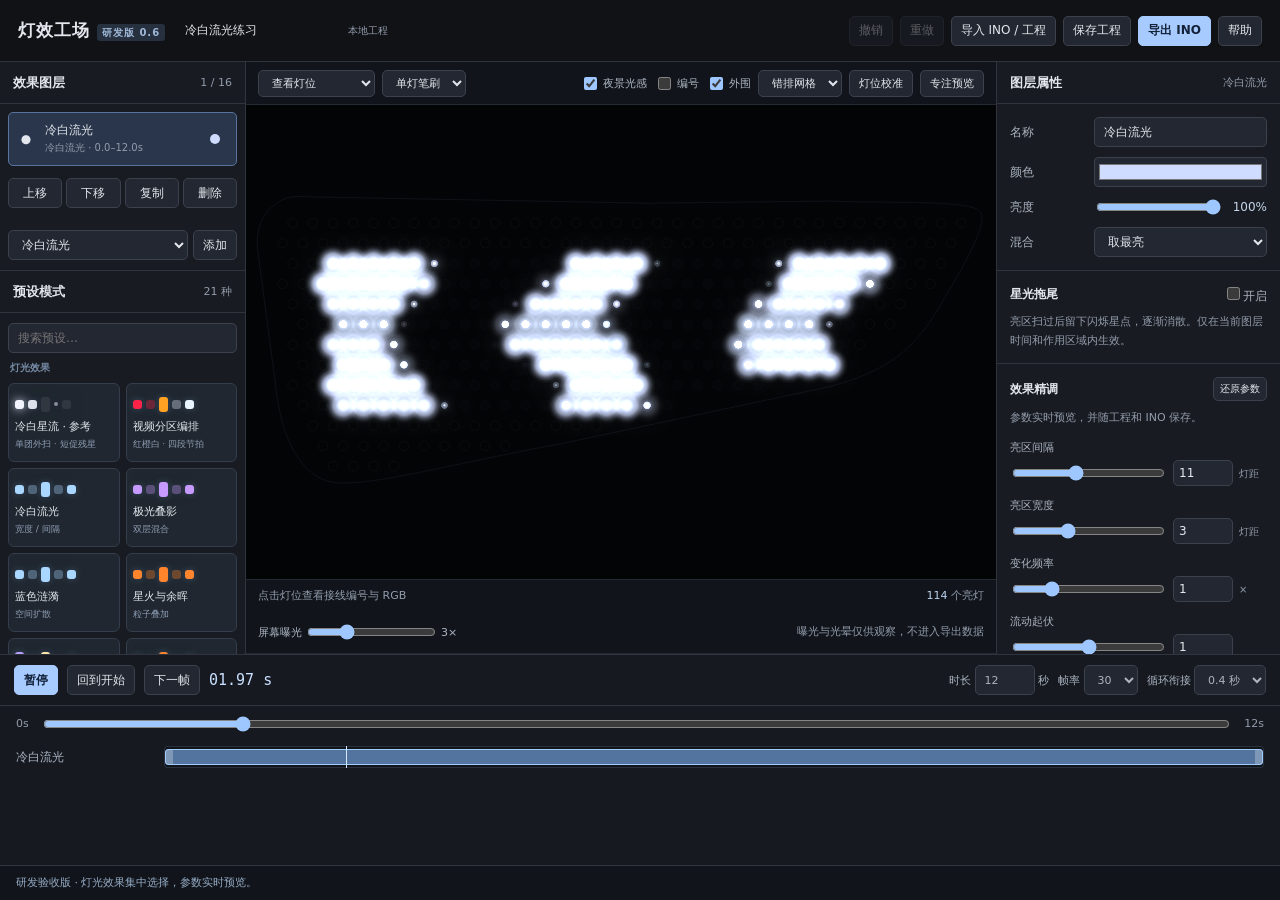
==== studio.html @ aeea466b "Publish lamp effect editor" ====
<!doctype html>
<html lang="zh-CN"><head><meta charset="utf-8"><meta name="viewport" content="width=device-width,initial-scale=1"><title>灯效工场 · 灯阵动画编辑器</title><meta name="description" content="199 灯异形灯阵模拟器，可编辑灯效图层、火焰与星光参数，本地导入工程和 INO，导出固件算法模块。"><link rel="stylesheet" href="studio.css"></head><body>
<header class="topbar"><div class="brand">灯效工场 <span class="version">研发版 0.6</span></div><div class="titlegroup"><input id="projectName" aria-label="工程名称" value="冷白流光练习"><span id="saveState" class="autosave">本地工程</span></div><div class="actions"><button id="undo" title="Ctrl+Z">撤销</button><button id="redo" title="Ctrl+Y">重做</button><button id="openImport">导入 INO / 工程</button><button id="saveProject">保存工程</button><button id="openExport" class="primary">导出 INO</button><button id="help">帮助</button></div></header>
<main class="workspace">
<aside class="left"><div class="section-head"><h2>效果图层</h2><span id="layerCount"></span></div><div id="layers" class="layer-list"></div><div class="layer-ops"><button id="layerUp">上移</button><button id="layerDown">下移</button><button id="duplicate">复制</button><button id="deleteLayer">删除</button></div><div class="addbar"><select id="addType" aria-label="添加效果类型"><option value="flow">冷白流光</option><option value="scan">柔光流水</option><option value="breathe">渐变呼吸</option><option value="ripple">扩散光环</option><option value="particles">星火粒子</option><option value="paint">静态绘制</option></select><button id="addLayer">添加</button></div><div class="section-head"><h2>预设模式</h2><span id="presetCount"></span></div><div class="preset-search"><input id="presetSearch" type="text" aria-label="搜索预设" placeholder="搜索预设…"></div><div class="preset-list" id="presetList"><button data-preset="flow">冷白流光 <small>视频参考</small></button><button data-preset="aurora">极光叠影 <small>双层混合</small></button><button data-preset="ripple">蓝色涟漪 <small>空间扩散</small></button><button data-preset="sparks">星火与余晖 <small>粒子叠加</small></button><button data-preset="blank">空白画布 <small>自由绘制</small></button></div><p class="left-note">图层从下往上叠加。<br>先选一个效果，再调整右侧参数。<br>替换工程后可用“撤销”返回。</p></aside>
<section class="stage-column"><div class="stage-tools"><div class="inline"><select id="tool" aria-label="画布工具"><option value="inspect">查看灯位</option><option value="paint">画笔 · 加入区域</option><option value="erase">橡皮 · 移出区域</option></select><select id="brush" aria-label="画笔大小"><option value="1">单灯笔刷</option><option value="2">中号笔刷</option><option value="3">大号笔刷</option></select></div><div class="inline"><label title="仅调整屏幕光感，不改变灯珠 RGB 或 INO"><input type="checkbox" id="nightView" checked>夜景光感</label><label><input type="checkbox" id="numbers">编号</label><label><input type="checkbox" id="refs" checked>外围</label><select id="layoutView" aria-label="灯位视图"><option value="grid">错排网格</option><option value="photo">原图对照</option></select><button id="calibrate">灯位校准</button><button id="focus">专注预览</button></div></div><div class="canvas-wrap"><div class="guide" id="canvasGuide">199 个可控灯 · 按照片实际灯位显示</div><canvas id="canvas" aria-label="灯阵画布，可选择灯位或绘制图层区域"></canvas></div><div class="stage-bottom"><span id="pixelInfo">点击灯位查看接线编号与 RGB</span><span><b id="litCount">0</b> 个亮灯</span></div><div class="stage-tools"><label>屏幕曝光 <input id="exposure" type="range" min="1" max="8" step=".5" value="3" aria-label="屏幕曝光"><output id="exposureValue">3×</output></label><small>曝光与光晕仅供观察，不进入导出数据</small></div></section>
<aside class="right"><div class="section-head"><h2>图层属性</h2><span id="typeLabel"></span></div><div id="inspectorEmpty" class="empty hide">添加一个效果图层开始编辑。</div><div id="inspector"><section class="section"><div class="field"><label for="layerName">名称</label><input id="layerName" type="text"></div><div class="field"><label for="color">颜色</label><input id="color" type="color"></div><div class="field"><label for="opacity">亮度</label><div class="range-pair"><input id="opacity" type="range" min="0" max="100" value="100"><output id="opacityValue">100%</output></div></div><div class="field"><label for="blend">混合</label><select id="blend"><option value="max">取最亮</option><option value="add">叠加发光</option><option value="normal">正常覆盖</option></select></div></section>
<section class="section hide" id="patternSection"><h3>图案与样式</h3><div class="field hide" id="textField"><label for="textContent">文字内容</label><input id="textContent" type="text" maxlength="160" placeholder="HELLO / 你好"></div><div class="field hide" id="directionField"><label for="textDirection">播放方式</label><select id="textDirection"><option value="left">向左滚动</option><option value="right">向右滚动</option><option value="still">居中静止</option></select></div><small class="hide" id="textHint">7 点高字形：英文数字更清楚，中文会简化。字号和中心位置在下方调整。</small><div class="field hide" id="glyphField"><label for="glyph">表情样式</label><select id="glyph"></select></div><div class="field hide" id="accentField"><label for="accent">高温颜色</label><input id="accent" type="color"></div><div class="field hide" id="beamsField"><label for="beams">光束数量</label><input id="beams" type="number" min="1" max="12" step="1"></div><div class="field hide" id="patternField"><label for="patternMode">交错方式</label><select id="patternMode"><option value="chase">交错流水</option><option value="checker">棋盘频闪</option><option value="halves">左右交替</option></select></div></section>
<section class="section hide" id="trailSection"><div class="tuning-heading"><h3>星光拖尾</h3><label><input id="trailEnabled" type="checkbox" aria-label="开启星光拖尾">开启</label></div><small>亮区扫过后留下闪烁星点，逐渐消散。仅在当前图层时间和作用区域内生效。</small><div id="trailFields"></div></section><section class="section hide" id="tuningSection"><div class="tuning-heading"><h3>效果精调</h3><button id="resetTuning">还原参数</button></div><small id="tuningHint"></small><div id="tuningFields"></div></section><section class="section" id="motionSection"><h3>运动与形状</h3><div class="field hide" id="geometryField"><label><input type="checkbox" id="geometry">实际灯位校正</label><small>按灯珠位置保持图案比例，补偿错排；关闭可对比旧版效果。</small></div><div class="field"><label for="speed">速度</label><div class="range-pair"><input id="speed" type="range" min="0" max="4" step=".05"><output id="speedValue"></output></div></div><div class="field"><label for="scale">光团大小</label><div class="range-pair"><input id="scale" type="range" min=".25" max="4" step=".05"><output id="scaleValue"></output></div></div><div class="field"><label for="angle">方向</label><div class="range-pair"><input id="angle" type="range" min="-180" max="180"><output id="angleValue"></output></div></div><div class="two-cols"><label>中心 X<input id="cx" type="number" min="0" max="28" step=".5"></label><label>中心 Y<input id="cy" type="number" min="0" max="8" step=".1"></label></div><div class="field" style="margin-top:10px"><label for="seed">随机种子</label><input id="seed" type="number" min="0" max="99999" step="1"></div></section>
<section class="section hide" id="legacySection"><h3>原始 INO 参数</h3><div class="field"><label for="legacyBrightness">BRIGHTNESS</label><input id="legacyBrightness" type="number" min="0" max="23" step="1"></div><div class="field"><label for="legacyInterval">触发间隔</label><input id="legacyInterval" type="number" min="0" max="254" step="1"></div><small>保留原算法；固定种子让拖动时间轴时可复现。</small></section>
<section class="section"><h3>时间与过渡</h3><div class="two-cols"><label>开始 / 秒<input id="start" type="number" min="0" step=".1"></label><label>结束 / 秒<input id="end" type="number" min=".1" step=".1"></label><label>淡入 / 秒<input id="fadeIn" type="number" min="0" max="30" step=".1"></label><label>淡出 / 秒<input id="fadeOut" type="number" min="0" max="30" step=".1"></label></div></section>
<section class="section"><h3>亮度关键帧</h3><small>设置上方亮度，定位时间后记录。<br>关键帧之间自动渐变。</small><button id="addKey" style="width:100%;margin-top:8px">在当前时间记录亮度</button><div id="keys" class="keys"></div></section>
<section class="section"><h3>作用区域 <small id="maskCount"></small></h3><small>用画笔添加灯位，用橡皮移除。<br>区域只限制当前图层。</small><div class="mask-actions"><button id="maskAll">全部灯位</button><button id="maskNone">清空区域</button><button id="maskInvert">反选</button></div></section></div></aside>
</main>
<section class="timeline"><div class="transport"><button id="play" class="primary">暂停</button><button id="restart">回到开始</button><button id="step">下一帧</button><output id="timecode" class="timecode">00.00 s</output><span class="spacer"></span><label>时长 <input id="duration" type="number" value="12" min="1" max="30" step="1"> 秒</label><label>帧率 <select id="fps"><option>10</option><option>20</option><option selected>30</option><option>40</option><option>60</option></select></label><label>循环衔接 <select id="loopFade"><option value="0">无</option><option value=".4" selected>0.4 秒</option><option value="1">1 秒</option><option value="2">2 秒</option></select></label></div><div class="scrub"><small>0s</small><input id="scrub" type="range" min="0" max="359" step="1" value="0" aria-label="时间轴定位"><small id="durationLabel">12s</small></div><div id="tracks" class="tracks"></div></section>
<footer id="status" class="statusbar" role="status">研发验收版 · 灯光效果集中选择，参数实时预览。</footer>
<dialog id="importDialog"><div class="dialog-head"><h2>导入 INO 或工程</h2><button data-close="importDialog">关闭</button></div><div class="dialog-body"><label class="dropzone">选择本地文件，或将文件拖到此处<input id="importFile" type="file" accept=".ino,.h,.json"></label><p><b>完整支持：</b>本编辑器导出的 INO / 工程文件。<br><b>已适配外部代码：</b>你提供的 tuanExplode 粒子 INO。<br>其他 C++ 程序暂不自动编译，导入失败会保留当前工程。</p><label for="sourceText">也可以直接粘贴 INO 源码或工程 JSON</label><textarea id="sourceText" placeholder="#include ..." spellcheck="false"></textarea><div id="importResult" class="notice">文件仅在本机读取，不上传服务器。</div></div><div class="dialog-actions"><button id="loadKnown">填入原始粒子示例</button><button id="importText" class="primary">解析并预览</button></div></dialog>
<dialog id="layoutDialog"><div class="dialog-head"><h2>灯位校准</h2><button data-close="layoutDialog">关闭</button></div><div class="dialog-body"><p>先确认灯位，再检查图案。此网格依据照片重建，尚未用实物尺寸校准。每排按从左到右排列；偏移以一个横向灯距为单位，0.5 表示向右错开半颗灯。</p><label>纵向排距 / 横向灯距<input id="rowGap" type="number" min=".5" max="1.5" step=".01" value="1"></label><small>等边三角排列约为 0.866；照片近似为 1。请按实物间距确认。</small><div id="rowCalibration"></div><small>调整只改变灯位坐标，保留每排灯数和蛇形接线。布局会保存在工程中，并用于导出。</small><p id="calibrationError"></p></div><div class="dialog-actions"><button id="applyLayout" class="primary">应用布局</button></div></dialog><dialog id="exportDialog"><div class="dialog-head"><h2>导出灯效</h2><button data-close="exportDialog">关闭</button></div><div class="dialog-body">
<label class="field" for="exportMode">导出方式<select id="exportMode"><option value="algorithm">算法模块 · 小体积</option><option value="frames">逐帧 INO · 完整兼容</option></select></label>
<p id="exportDescription"></p><div id="algorithmOptions" class="export-grid"><label>模块名<input id="moduleName" type="text" value="LampEffect" maxlength="48" aria-label="固件模块名"></label><label>资源预算 / KiB<input id="resourceBudget" type="number" min="1" max="1024" step="1" value="64" aria-label="效果资源预算 KiB"></label></div>
<div class="export-grid"><label>数据引脚 GPIO<input id="pin" type="number" min="0" max="48" step="1"></label><label>输出亮度 0–255<input id="master" type="number" min="0" max="255" step="1"></label></div>
<div id="exportSummary" class="notice" style="white-space:pre-line"></div><p id="exportTarget"></p><small>算法模式支持火焰、冷白星流、静态绘制及它们的图层编排。其他效果与通用星光拖尾请使用逐帧模式。体积预算检查静态数值资源估算，不能代替原固件编译。</small>
<div id="exportResult"></div><div id="exportSourcePanel" class="hide"><div id="algorithmDownloads" class="inline"><a id="downloadZipLink" download>下载集成包</a><a id="downloadHeaderLink" download>下载头文件</a></div><div class="inline"><a id="downloadInoLink" download="LampEffect.ino">下载 INO</a><button id="copyIno">复制 INO 源码</button></div><details><summary style="margin:12px 0;cursor:pointer">查看生成的完整源码</summary><textarea id="exportSource" readonly aria-label="生成的 INO 源码" spellcheck="false"></textarea></details></div></div><div class="dialog-actions"><button id="exportIno" class="primary">生成并下载集成包</button></div></dialog>
<dialog id="helpDialog"><div class="dialog-head"><h2>从一个效果到一段灯光动画</h2><button data-close="helpDialog">关闭</button></div><div class="dialog-body"><p>1. 从左侧选择效果起点，或添加多种效果图层。<br>2. 选中图层，在右侧调色、速度、大小和时间段。<br>3. 用画笔 / 橡皮限定灯位区域。静态绘制层可直接画图案。<br>4. 拖动时间轴定位，在不同时间记录亮度关键帧。图层时间条可整体拖动，两端可调整起止。<br>5. 保存工程；满意后导出 INO，并可重新导入继续编辑。</p><div class="notice">画面播放按项目帧率采样，与导出帧一致。屏幕曝光和光晕只影响观察。循环衔接将末段渐变回第一帧，可关闭以保留原始末尾。</div><p><kbd>Space</kbd> 播放 / 暂停　<kbd>Ctrl Z</kbd> 撤销　<kbd>Ctrl Y</kbd> 重做<br><kbd>Ctrl S</kbd> 保存工程　<kbd>← / →</kbd> 前后逐帧</p><small>灯效计算、文件解析和导出均在当前浏览器完成，工程文件不会上传到服务器。自动保存仅限当前浏览器；切换网址或设备前，请点击“保存工程”另存文件。</small></div></dialog>
<dialog id="projectDialog"><div class="dialog-head"><h2>保存可编辑工程</h2><button data-close="projectDialog">关闭</button></div><div class="dialog-body"><div id="projectSaveResult" class="notice"></div><div class="inline"><a id="downloadProjectLink" download>手动下载工程文件</a><button id="copyProject">复制工程内容</button></div><textarea id="projectSource" readonly aria-label="工程 JSON 内容"></textarea><small>将内容保存为 .lamp.json，可通过“导入 INO / 工程”继续编辑。</small></div></dialog>
<script src="studio-layout.js"></script><script src="studio-patterns.js"></script><script src="studio-flame.js?v=flame-profile-1"></script><script src="studio-tuning.js?v=flame-profile-1"></script><script src="studio-trails.js"></script><script src="studio-sweep-motion.js"></script><script src="studio-reference-sweep.js"></script><script src="studio-engine.js?v=flame-profile-1"></script><script src="studio-algorithm-flame.js?v=algorithm-export-1"></script><script src="studio-algorithm-sweep.js?v=algorithm-export-1"></script><script src="studio-algorithm.js?v=algorithm-export-1"></script><script src="studio-codec.js?v=algorithm-export-1"></script><script src="studio-optics.js"></script><script src="studio-app.js?v=algorithm-export-2"></script>
</body></html>
---- studio.css ----
:root{color-scheme:dark;--bg:#101216;--panel:#181b21;--line:#30343e;--text:#e3e7ed;--muted:#939cac;--accent:#9ec6ff;font-family:system-ui,"Microsoft YaHei",sans-serif;font-size:12px}*{box-sizing:border-box}body{margin:0;background:var(--bg);color:var(--text)}button,input,select,textarea{font:inherit;color:inherit}button,select,input[type=number],input[type=text]{background:#232731;border:1px solid #3b424e;border-radius:5px;min-height:30px;padding:5px 9px}button{cursor:pointer;white-space:nowrap}button:hover{background:#343c49}button:disabled{opacity:.35;cursor:default}button.primary{color:#132139;background:#a7cbff;border-color:#a7cbff;font-weight:600}button:focus-visible,input:focus-visible,select:focus-visible,textarea:focus-visible{outline:2px solid var(--accent);outline-offset:2px}input[type=range]{accent-color:var(--accent);min-width:0}input[type=checkbox]{accent-color:var(--accent)}input[type=color]{width:38px;height:30px;padding:2px;background:#232731;border:1px solid #3b424e;border-radius:4px}label{color:#acb4c1}small{font-size:11px;color:var(--muted);line-height:1.7}h1,h2,h3,p{margin:0}h2{font-size:13px;font-weight:600}h3{font-size:12px;font-weight:600;margin-bottom:12px}.topbar{min-height:62px;display:flex;align-items:center;gap:16px;padding:10px 18px;border-bottom:1px solid var(--line);flex-wrap:wrap}.brand{font-size:17px;letter-spacing:1px;font-weight:650}.version{font-size:10px;color:#9fb7d7;background:#26303e;padding:3px 5px;border-radius:3px}.titlegroup{display:flex;align-items:center;gap:9px;flex:1}.titlegroup input{max-width:210px;background:transparent;border-color:transparent}.titlegroup input:hover{border-color:#3b424e}.actions,.inline{display:flex;align-items:center;gap:7px;flex-wrap:wrap}.autosave{font-size:10px;color:var(--muted)}.workspace{display:grid;grid-template-columns:210px minmax(340px,1fr) 264px;min-height:430px;height:calc(100dvh - 308px);max-height:860px}.left,.right{background:var(--panel);overflow:auto;min-width:0}.left{border-right:1px solid var(--line)}.right{border-left:1px solid var(--line)}.section-head{height:42px;padding:10px 13px;border-bottom:1px solid var(--line);display:flex;align-items:center;justify-content:space-between}.section-head span{font-size:11px;color:var(--muted)}.layer-list{padding:8px}.layer-row{border:1px solid transparent;display:grid;grid-template-columns:23px 1fr 20px;align-items:center;padding:9px 6px;gap:7px;border-radius:5px;margin-bottom:4px;cursor:pointer;background:#20242c}.layer-row.selected{background:#29364b;border-color:#58749d}.layer-row small{display:block;font-size:10px}.layer-row button{padding:0;min-height:22px;width:22px;background:none;border:0}.layer-row .name{overflow:hidden;text-overflow:ellipsis;white-space:nowrap}.dot{width:10px;height:10px;border-radius:50%;display:block}.layer-ops{display:grid;grid-template-columns:repeat(4,1fr);gap:4px;padding:0 8px 12px}.layer-ops button{padding:4px;min-width:0}.addbar{display:flex;padding:10px 8px;gap:5px;border-bottom:1px solid var(--line)}.addbar select{width:125px;min-width:0;flex:1}.preset-list{display:grid;gap:6px;padding:12px 8px}.preset-list button{text-align:left;display:flex;justify-content:space-between;align-items:center;padding:10px}.preset-list small{font-size:10px}.left-note{padding:12px;line-height:1.7;color:var(--muted);font-size:11px}.stage-column{display:flex;flex-direction:column;min-width:0;background:#11151b}.stage-tools{min-height:43px;display:flex;align-items:center;justify-content:space-between;padding:7px 12px;gap:8px;border-bottom:1px solid #242a33;flex-wrap:wrap}.stage-tools label{display:flex;align-items:center;gap:3px;font-size:11px}.stage-tools button{font-size:11px;min-height:26px}.stage-tools select{max-width:125px;font-size:11px;min-height:26px}.canvas-wrap{flex:1;position:relative;min-height:245px;overflow:hidden}.canvas-wrap canvas{width:100%;height:100%;display:block;touch-action:none}.canvas-wrap .guide{position:absolute;left:14px;top:12px;font-size:10px;color:#768493;pointer-events:none}.stage-bottom{padding:8px 12px;display:flex;justify-content:space-between;gap:6px;flex-wrap:wrap;color:var(--muted);font-size:11px;border-top:1px solid #242a33}.stage-bottom b{font-weight:400;color:#bed4ef}.right .section{padding:13px;border-bottom:1px solid var(--line)}.field{display:grid;grid-template-columns:76px minmax(0,1fr);gap:8px;align-items:center;margin-bottom:10px}.field:last-child{margin-bottom:0}.field>input,.field>select{width:100%;min-width:0}.field input[type=color]{width:100%}.range-pair{display:flex;align-items:center;gap:7px;min-width:0}.range-pair input[type=range]{width:100%;min-width:30px}.range-pair output{width:37px;flex-shrink:0;text-align:right;font-variant-numeric:tabular-nums;color:#c3d4eb}.two-cols{display:grid;grid-template-columns:1fr 1fr;gap:8px}.two-cols label{display:block;font-size:11px}.two-cols input{width:100%;margin-top:5px}.keys{display:flex;flex-direction:column;gap:5px;margin-top:9px}.key{display:flex;gap:5px}.key button:first-child{flex:1;text-align:left}.key button{font-size:11px;min-height:25px}.mask-actions{display:flex;gap:5px;flex-wrap:wrap;margin-top:8px}.mask-actions button{font-size:11px}.timeline{border-top:1px solid var(--line);background:#161a20;min-height:211px}.transport{display:flex;align-items:center;gap:9px;padding:10px 14px;flex-wrap:wrap;border-bottom:1px solid var(--line)}.transport .spacer{flex:1}.transport input[type=number]{width:60px}.transport label{font-size:11px}.timecode{font-family:ui-monospace,Consolas,monospace;font-size:15px;min-width:78px;color:#c9e0ff}.scrub{display:flex;align-items:center;gap:12px;padding:8px 16px}.scrub input{flex:1}.scrub small{font-variant-numeric:tabular-nums}.tracks{max-height:148px;overflow:auto;padding:0 16px 12px}.track{display:grid;grid-template-columns:140px 1fr;gap:8px;align-items:center;height:30px}.track-label{color:#abb4c4;white-space:nowrap;overflow:hidden;text-overflow:ellipsis;cursor:pointer}.track-bed{height:22px;background:#10151c;position:relative;border:1px solid #29313c;border-radius:3px}.clip{position:absolute;top:2px;bottom:2px;background:#405671;border:1px solid #6b8bb6;border-radius:3px;min-width:4px;cursor:grab;touch-action:none}.clip.selected{background:#52749f;border-color:#a1caff}.clip .handle{position:absolute;top:0;bottom:0;width:7px;background:#ffffff40;cursor:ew-resize}.clip .handle.start{left:0}.clip .handle.end{right:0}.clip .keymark{position:absolute;top:5px;height:5px;width:5px;background:#e3efff;transform:rotate(45deg);pointer-events:none}.playhead{position:absolute;top:-1px;bottom:-1px;background:#d5e8ff;width:1px;pointer-events:none}.statusbar{min-height:35px;background:#11151b;border-top:1px solid var(--line);padding:9px 16px;color:#96abc5;font-size:11px}.statusbar.error{color:#ffada5}.focus .workspace{grid-template-columns:minmax(0,1fr)}.focus .left,.focus .right{display:none}.focus .workspace{height:calc(100dvh - 300px);min-height:440px}.empty{padding:22px 12px;color:var(--muted);line-height:1.8}dialog{background:#1c212a;color:var(--text);border:1px solid #4e5a6c;border-radius:10px;width:min(640px,92vw);padding:0;max-height:90vh;overflow:auto}dialog::backdrop{background:#000a}.dialog-head{display:flex;justify-content:space-between;align-items:center;padding:17px 20px;border-bottom:1px solid var(--line)}.dialog-body{padding:20px;display:grid;gap:14px}.dialog-body p{line-height:1.7;color:#b8c1cf}.dialog-body textarea{width:100%;height:190px;resize:vertical;background:#111720;border:1px solid #414b5d;border-radius:5px;padding:10px;font:11px/1.6 ui-monospace,Consolas,monospace}.dialog-actions{display:flex;justify-content:flex-end;gap:8px;padding:12px 20px 18px}.dropzone{border:1px dashed #667995;border-radius:7px;padding:18px;display:block;text-align:center;cursor:pointer;background:#202b3b}.dropzone input{display:block;margin:10px auto 0;width:100%;font-size:12px}.notice{padding:12px;background:#131b27;border-radius:5px;font-size:12px;line-height:1.8;color:#b9c9de}.notice.error{background:#2a191c;color:#ffb8b1}.hide{display:none!important}kbd{font:11px ui-monospace,monospace;padding:2px 5px;border:1px solid #4d596a;border-radius:3px}.export-grid{display:grid;grid-template-columns:1fr 1fr;gap:10px}.export-grid label{display:flex;align-items:center;justify-content:space-between;gap:10px}.export-grid input{width:90px}a{color:#a4caff}@media(max-width:1050px){.workspace{grid-template-columns:172px minmax(300px,1fr) 224px}.topbar{gap:10px;padding:8px 12px}.titlegroup{gap:3px}.titlegroup input{max-width:150px}.right .section{padding:10px}.field{grid-template-columns:62px minmax(0,1fr)}.layer-ops{grid-template-columns:repeat(2,1fr)}}@media(max-width:760px){.workspace{grid-template-columns:150px minmax(250px,1fr);height:auto;max-height:none}.stage-column{min-height:380px}.right{grid-column:1/-1;display:grid;grid-template-columns:1fr 1fr}.right>.section-head{grid-column:1/-1}.left{max-height:480px}.topbar{align-items:flex-start}.titlegroup{flex:1}.actions{width:100%}.track{grid-template-columns:90px 1fr}.focus .workspace{grid-template-columns:1fr}.focus .stage-column{min-height:440px}.transport{gap:6px}.autosave{display:none}}@media(max-width:430px){.workspace{grid-template-columns:130px minmax(230px,1fr)}.right{grid-template-columns:1fr}.brand{font-size:15px}.topbar .version{display:none}.stage-tools{padding:5px}.stage-tools select{max-width:100px}.export-grid{grid-template-columns:1fr}}
.preset-search{padding:10px 8px 0}.preset-search input{width:100%;min-width:0}.preset-list button{display:block;white-space:normal}.preset-list button span{display:block;font-size:12px}.preset-list button small{display:block;margin-top:4px;color:#8e9eb4;line-height:1.4}.preset-category{font-size:10px;color:#7589a4;letter-spacing:1px;margin:10px 4px 1px}.preset-category:first-child{margin-top:0}

/* Keep the physical canvas inside the stage, including focus preview. */
.stage-column{min-height:0}.canvas-wrap canvas{position:absolute;inset:0}#geometryField{grid-template-columns:1fr;gap:4px}

.calibration-row{display:flex;justify-content:space-between;align-items:center;gap:16px;margin:6px 0}.calibration-row input{width:100px}#rowGap{margin-left:12px;width:90px}

/* Compact effect library and effect-specific controls. */
.workspace{grid-template-columns:246px minmax(340px,1fr) 284px}.preset-list{grid-template-columns:repeat(2,minmax(0,1fr));gap:6px;padding:8px}.preset-category{grid-column:1/-1;letter-spacing:0;margin:9px 2px 2px}.preset-list .preset-tile{padding:8px 6px;min-height:79px;border:1px solid #333d4c;background:#202730;text-align:left;border-radius:6px;overflow:hidden}.preset-tile.active{border-color:#9bc9ff;background:#293c55;box-shadow:inset 0 0 0 1px #7696bb}.preset-list .preset-tile span{font-size:11px;line-height:1.5;white-space:normal}.preset-list .preset-tile small{font-size:9px;margin-top:2px;white-space:nowrap;overflow:hidden;text-overflow:ellipsis}.preset-swatch{display:flex;gap:4px;height:20px;align-items:center;margin-bottom:5px}.preset-swatch b{display:block;width:9px;height:9px;border-radius:3px;background:#a9d7ff;box-shadow:0 0 7px #8dc4ff44}.preset-swatch b:nth-child(2n){opacity:.35}.preset-swatch b:nth-child(3){height:15px}.swatch-showcase b:nth-child(-n+2){background:#ff2449}.swatch-showcase b:nth-child(3){background:#ffa222}.swatch-showcase b:nth-child(n+4){background:#e8f4ff}.swatch-showcase b{opacity:1}.swatch-flame b,.swatch-sparks b{background:#ff852c}.swatch-rain b,.swatch-equalizer b{background:#63e9b2}.swatch-aurora b,.swatch-spiral b{background:#c79aff}.tuning-heading{display:flex;justify-content:space-between;align-items:center;margin-bottom:8px}.tuning-heading h3{margin:0}.tuning-heading button{font-size:10px;min-height:24px;padding:3px 6px}.tuning-field{margin-top:12px}.tuning-field>label{display:block;font-size:11px;margin-bottom:5px}.tuning-pair{display:flex;gap:6px;align-items:center}.tuning-pair input[type=range]{flex:1;width:60px}.tuning-pair input[type=number]{width:60px;min-height:26px;padding:3px 5px}.tuning-pair small{width:28px;font-size:10px}.tuning-field input[type=color]{width:100%;height:26px}
@media(max-width:1100px){.workspace{grid-template-columns:206px minmax(300px,1fr) 244px}}
@media(max-width:760px){.workspace{grid-template-columns:190px minmax(250px,1fr)}.preset-list .preset-tile{min-height:74px}.right{grid-column:1/-1}}

.trail-color{display:grid;gap:8px;margin-top:14px}.trail-color>label{font-size:11px}.trail-color input[type=color]{width:100%}.swatch-magic-comet b{background:#ffe5ad}.swatch-magic-comet b:first-child{background:#b7a0ff;height:15px}.swatch-magic-comet b:nth-child(2){opacity:.8}.swatch-magic-comet b:nth-child(4){opacity:.25}

.swatch-whiteSweep b{background:#f1f4ff;opacity:.08}.swatch-whiteSweep b:nth-child(1){opacity:1;box-shadow:0 0 10px #e1e7ff}.swatch-whiteSweep b:nth-child(2){opacity:.9}.swatch-whiteSweep b:nth-child(4){opacity:.5;width:4px;height:4px}

.reference-review-link{display:block;font-size:11px;margin-top:10px}
.tuning-toggle{display:flex;align-items:center;justify-content:space-between;min-height:32px;padding:6px 0}.tuning-toggle>label{margin:0;cursor:pointer}.tuning-toggle>input{width:17px;height:17px;cursor:pointer}
.sweep-tuning-group{border-top:1px solid #35404d;margin-top:14px}.sweep-tuning-group>summary{cursor:pointer;font-size:12px;font-weight:600;color:#dce6f4;padding:12px 0 4px;list-style-position:inside}.sweep-tuning-group>summary::marker{color:#879ab4}.sweep-tuning-group:not([open])>summary{padding-bottom:10px}.sweep-tuning-body{padding:2px 0 3px}.sweep-group-hint{font-size:10px;color:#9ba8b9;line-height:1.65;margin:6px 0 10px}.sweep-speed-curve{background:#141b24;border:1px solid #303d50;border-radius:6px;padding:8px 6px 2px;margin:10px 0 14px}.sweep-curve-title{display:flex;align-items:center;justify-content:space-between;padding:0 4px;font-size:10px;color:#cedcf0}.sweep-curve-title small{font-size:9px;color:#8b9cb3}.sweep-speed-curve svg{display:block;width:100%;height:auto}.sweep-speed-curve svg text{font:9px system-ui;fill:#899bb4}.sweep-curve-axis{fill:none;stroke:#41516a;stroke-width:1}.sweep-curve-guide{fill:none;stroke:#37465d;stroke-width:1;stroke-dasharray:3 4}.sweep-curve-line{fill:none;stroke:#b8d7ff;stroke-width:1.8;stroke-linecap:round;stroke-linejoin:round}.sweep-speed-curve>small{display:block;font-size:10px;color:#9ba8b9;padding:3px 3px 7px}
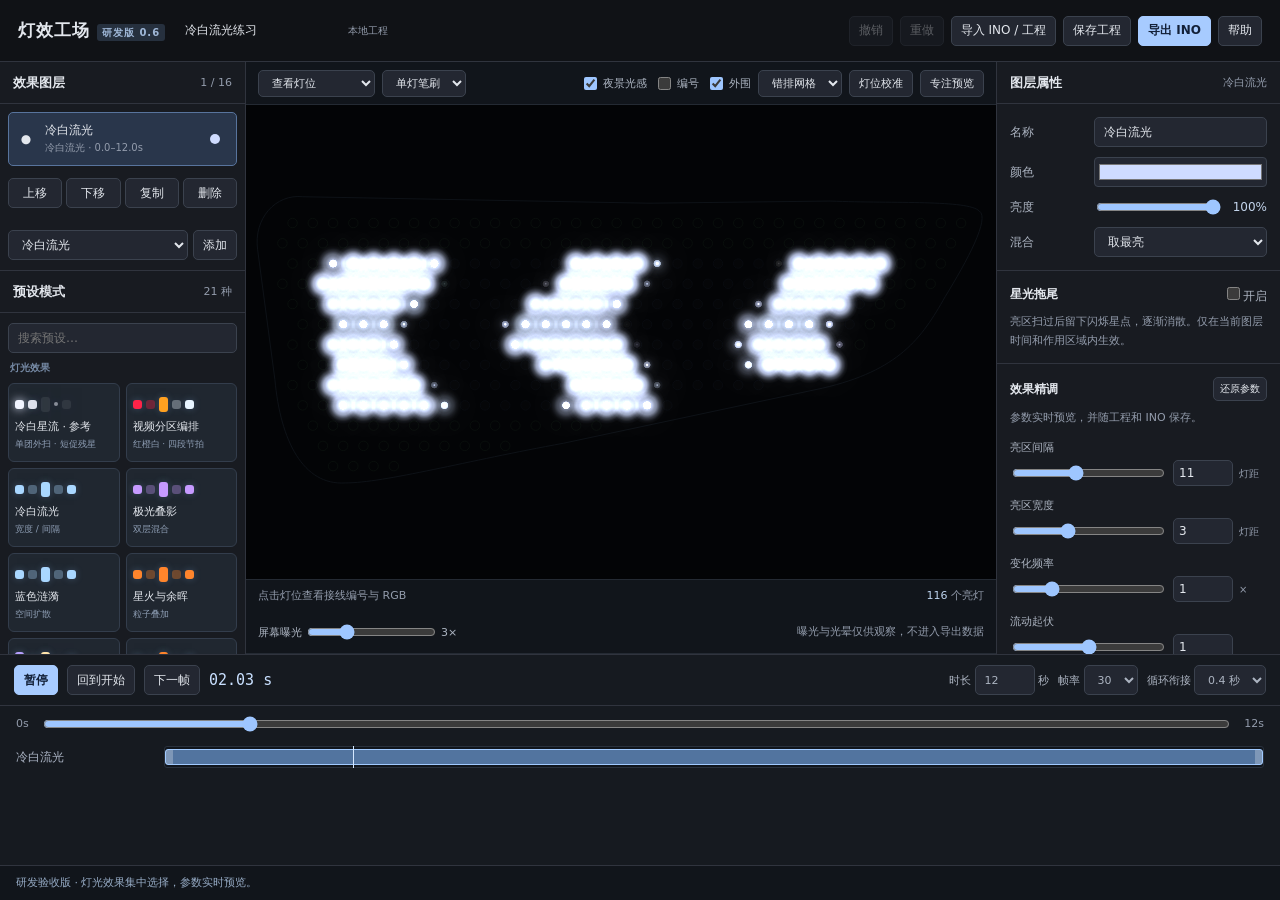
==== commit 4f57dba8: "Add ESP32 RMT export packages and firmware integration examples" ====
--- a/studio.html
+++ b/studio.html
@@ -14,14 +14,14 @@
 </main>
 <section class="timeline"><div class="transport"><button id="play" class="primary">暂停</button><button id="restart">回到开始</button><button id="step">下一帧</button><output id="timecode" class="timecode">00.00 s</output><span class="spacer"></span><label>时长 <input id="duration" type="number" value="12" min="1" max="30" step="1"> 秒</label><label>帧率 <select id="fps"><option>10</option><option>20</option><option selected>30</option><option>40</option><option>60</option></select></label><label>循环衔接 <select id="loopFade"><option value="0">无</option><option value=".4" selected>0.4 秒</option><option value="1">1 秒</option><option value="2">2 秒</option></select></label></div><div class="scrub"><small>0s</small><input id="scrub" type="range" min="0" max="359" step="1" value="0" aria-label="时间轴定位"><small id="durationLabel">12s</small></div><div id="tracks" class="tracks"></div></section>
 <footer id="status" class="statusbar" role="status">研发验收版 · 灯光效果集中选择，参数实时预览。</footer>
-<dialog id="importDialog"><div class="dialog-head"><h2>导入 INO 或工程</h2><button data-close="importDialog">关闭</button></div><div class="dialog-body"><label class="dropzone">选择本地文件，或将文件拖到此处<input id="importFile" type="file" accept=".ino,.h,.json"></label><p><b>完整支持：</b>本编辑器导出的 INO / 工程文件。<br><b>已适配外部代码：</b>你提供的 tuanExplode 粒子 INO。<br>其他 C++ 程序暂不自动编译，导入失败会保留当前工程。</p><label for="sourceText">也可以直接粘贴 INO 源码或工程 JSON</label><textarea id="sourceText" placeholder="#include ..." spellcheck="false"></textarea><div id="importResult" class="notice">文件仅在本机读取，不上传服务器。</div></div><div class="dialog-actions"><button id="loadKnown">填入原始粒子示例</button><button id="importText" class="primary">解析并预览</button></div></dialog>
+<dialog id="importDialog"><div class="dialog-head"><h2>导入 INO 或工程</h2><button data-close="importDialog">关闭</button></div><div class="dialog-body"><label class="dropzone">选择本地文件，或将文件拖到此处<input id="importFile" type="file" accept=".ino,.h,.json"></label><p><b>完整支持：</b>本编辑器导出的 INO / .h / 工程文件。<br><b>已适配外部代码：</b>你提供的 tuanExplode 粒子 INO。<br>其他 C++ 程序暂不自动编译，导入失败会保留当前工程。</p><label for="sourceText">也可以直接粘贴 INO 源码或工程 JSON</label><textarea id="sourceText" placeholder="#include ..." spellcheck="false"></textarea><div id="importResult" class="notice">文件仅在本机读取，不上传服务器。</div></div><div class="dialog-actions"><button id="loadKnown">填入原始粒子示例</button><button id="importText" class="primary">解析并预览</button></div></dialog>
 <dialog id="layoutDialog"><div class="dialog-head"><h2>灯位校准</h2><button data-close="layoutDialog">关闭</button></div><div class="dialog-body"><p>先确认灯位，再检查图案。此网格依据照片重建，尚未用实物尺寸校准。每排按从左到右排列；偏移以一个横向灯距为单位，0.5 表示向右错开半颗灯。</p><label>纵向排距 / 横向灯距<input id="rowGap" type="number" min=".5" max="1.5" step=".01" value="1"></label><small>等边三角排列约为 0.866；照片近似为 1。请按实物间距确认。</small><div id="rowCalibration"></div><small>调整只改变灯位坐标，保留每排灯数和蛇形接线。布局会保存在工程中，并用于导出。</small><p id="calibrationError"></p></div><div class="dialog-actions"><button id="applyLayout" class="primary">应用布局</button></div></dialog><dialog id="exportDialog"><div class="dialog-head"><h2>导出灯效</h2><button data-close="exportDialog">关闭</button></div><div class="dialog-body">
-<label class="field" for="exportMode">导出方式<select id="exportMode"><option value="algorithm">算法模块 · 小体积</option><option value="frames">逐帧 INO · 完整兼容</option></select></label>
-<p id="exportDescription"></p><div id="algorithmOptions" class="export-grid"><label>模块名<input id="moduleName" type="text" value="LampEffect" maxlength="48" aria-label="固件模块名"></label><label>资源预算 / KiB<input id="resourceBudget" type="number" min="1" max="1024" step="1" value="64" aria-label="效果资源预算 KiB"></label></div>
+<label class="field" for="exportMode">导出方式<select id="exportMode"><option value="algorithm">算法 + RMT · 小体积</option><option value="frames">逐帧 + RMT · 全效果</option></select></label>
+<p id="exportDescription"></p><div id="algorithmOptions" class="export-grid"><label>模块名<input id="moduleName" type="text" value="LampEffect" maxlength="48" aria-label="固件模块名"></label><label id="resourceBudgetField">资源预算 / KiB<input id="resourceBudget" type="number" min="1" max="1024" step="1" value="64" aria-label="效果资源预算 KiB"></label></div>
 <div class="export-grid"><label>数据引脚 GPIO<input id="pin" type="number" min="0" max="48" step="1"></label><label>输出亮度 0–255<input id="master" type="number" min="0" max="255" step="1"></label></div>
 <div id="exportSummary" class="notice" style="white-space:pre-line"></div><p id="exportTarget"></p><small>算法模式支持火焰、冷白星流、静态绘制及它们的图层编排。其他效果与通用星光拖尾请使用逐帧模式。体积预算检查静态数值资源估算，不能代替原固件编译。</small>
-<div id="exportResult"></div><div id="exportSourcePanel" class="hide"><div id="algorithmDownloads" class="inline"><a id="downloadZipLink" download>下载集成包</a><a id="downloadHeaderLink" download>下载头文件</a></div><div class="inline"><a id="downloadInoLink" download="LampEffect.ino">下载 INO</a><button id="copyIno">复制 INO 源码</button></div><details><summary style="margin:12px 0;cursor:pointer">查看生成的完整源码</summary><textarea id="exportSource" readonly aria-label="生成的 INO 源码" spellcheck="false"></textarea></details></div></div><div class="dialog-actions"><button id="exportIno" class="primary">生成并下载集成包</button></div></dialog>
+<div id="exportResult"></div><div id="exportSourcePanel" class="hide"><div id="algorithmDownloads" class="inline"><a id="downloadZipLink" download>下载集成包</a><a id="downloadHeaderLink" download>下载头文件</a></div><div class="inline"><a id="downloadInoLink" download="LampEffect.ino">下载 INO</a><button id="copyIno">复制 INO 源码</button></div><details><summary style="margin:12px 0;cursor:pointer">查看生成的完整源码</summary><textarea id="exportSource" readonly aria-label="生成的 INO 源码" spellcheck="false"></textarea></details></div></div><div class="dialog-actions"><button id="exportIno" class="primary">生成并下载 RMT 包</button></div></dialog>
 <dialog id="helpDialog"><div class="dialog-head"><h2>从一个效果到一段灯光动画</h2><button data-close="helpDialog">关闭</button></div><div class="dialog-body"><p>1. 从左侧选择效果起点，或添加多种效果图层。<br>2. 选中图层，在右侧调色、速度、大小和时间段。<br>3. 用画笔 / 橡皮限定灯位区域。静态绘制层可直接画图案。<br>4. 拖动时间轴定位，在不同时间记录亮度关键帧。图层时间条可整体拖动，两端可调整起止。<br>5. 保存工程；满意后导出 INO，并可重新导入继续编辑。</p><div class="notice">画面播放按项目帧率采样，与导出帧一致。屏幕曝光和光晕只影响观察。循环衔接将末段渐变回第一帧，可关闭以保留原始末尾。</div><p><kbd>Space</kbd> 播放 / 暂停　<kbd>Ctrl Z</kbd> 撤销　<kbd>Ctrl Y</kbd> 重做<br><kbd>Ctrl S</kbd> 保存工程　<kbd>← / →</kbd> 前后逐帧</p><small>灯效计算、文件解析和导出均在当前浏览器完成，工程文件不会上传到服务器。自动保存仅限当前浏览器；切换网址或设备前，请点击“保存工程”另存文件。</small></div></dialog>
 <dialog id="projectDialog"><div class="dialog-head"><h2>保存可编辑工程</h2><button data-close="projectDialog">关闭</button></div><div class="dialog-body"><div id="projectSaveResult" class="notice"></div><div class="inline"><a id="downloadProjectLink" download>手动下载工程文件</a><button id="copyProject">复制工程内容</button></div><textarea id="projectSource" readonly aria-label="工程 JSON 内容"></textarea><small>将内容保存为 .lamp.json，可通过“导入 INO / 工程”继续编辑。</small></div></dialog>
-<script src="studio-layout.js"></script><script src="studio-patterns.js"></script><script src="studio-flame.js?v=flame-profile-1"></script><script src="studio-tuning.js?v=flame-profile-1"></script><script src="studio-trails.js"></script><script src="studio-sweep-motion.js"></script><script src="studio-reference-sweep.js"></script><script src="studio-engine.js?v=flame-profile-1"></script><script src="studio-algorithm-flame.js?v=algorithm-export-1"></script><script src="studio-algorithm-sweep.js?v=algorithm-export-1"></script><script src="studio-algorithm.js?v=algorithm-export-1"></script><script src="studio-codec.js?v=algorithm-export-1"></script><script src="studio-optics.js"></script><script src="studio-app.js?v=algorithm-export-2"></script>
+<script src="studio-layout.js"></script><script src="studio-patterns.js"></script><script src="studio-flame.js?v=flame-profile-1"></script><script src="studio-tuning.js?v=flame-profile-1"></script><script src="studio-trails.js"></script><script src="studio-sweep-motion.js"></script><script src="studio-reference-sweep.js"></script><script src="studio-engine.js?v=flame-profile-1"></script><script src="studio-algorithm-flame.js?v=algorithm-export-1"></script><script src="studio-algorithm-sweep.js?v=algorithm-export-1"></script><script src="studio-algorithm.js?v=algorithm-export-1"></script><script src="studio-codec.js?v=rmt-export-1"></script><script src="studio-rmt-driver.js?v=rmt-export-1"></script><script src="studio-rmt.js?v=rmt-export-1"></script><script src="studio-optics.js"></script><script src="studio-app.js?v=rmt-export-1"></script>
 </body></html>
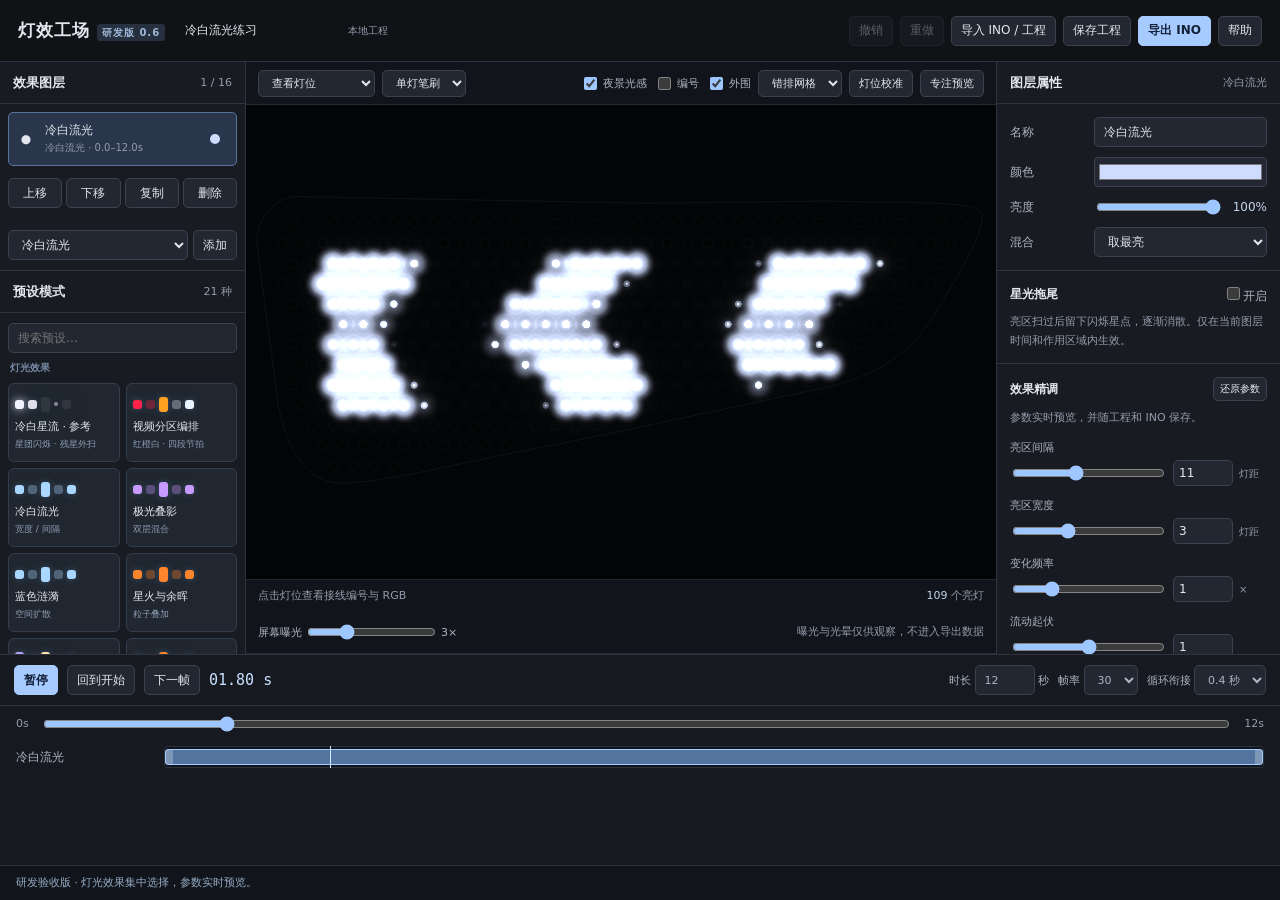
==== commit 98319106: "Add independently twinkling stars to the cold white sweep head" ====
--- a/studio.html
+++ b/studio.html
@@ -23,5 +23,5 @@
 <div id="exportResult"></div><div id="exportSourcePanel" class="hide"><div id="algorithmDownloads" class="inline"><a id="downloadZipLink" download>下载集成包</a><a id="downloadHeaderLink" download>下载头文件</a></div><div class="inline"><a id="downloadInoLink" download="LampEffect.ino">下载 INO</a><button id="copyIno">复制 INO 源码</button></div><details><summary style="margin:12px 0;cursor:pointer">查看生成的完整源码</summary><textarea id="exportSource" readonly aria-label="生成的 INO 源码" spellcheck="false"></textarea></details></div></div><div class="dialog-actions"><button id="exportIno" class="primary">生成并下载 RMT 包</button></div></dialog>
 <dialog id="helpDialog"><div class="dialog-head"><h2>从一个效果到一段灯光动画</h2><button data-close="helpDialog">关闭</button></div><div class="dialog-body"><p>1. 从左侧选择效果起点，或添加多种效果图层。<br>2. 选中图层，在右侧调色、速度、大小和时间段。<br>3. 用画笔 / 橡皮限定灯位区域。静态绘制层可直接画图案。<br>4. 拖动时间轴定位，在不同时间记录亮度关键帧。图层时间条可整体拖动，两端可调整起止。<br>5. 保存工程；满意后导出 INO，并可重新导入继续编辑。</p><div class="notice">画面播放按项目帧率采样，与导出帧一致。屏幕曝光和光晕只影响观察。循环衔接将末段渐变回第一帧，可关闭以保留原始末尾。</div><p><kbd>Space</kbd> 播放 / 暂停　<kbd>Ctrl Z</kbd> 撤销　<kbd>Ctrl Y</kbd> 重做<br><kbd>Ctrl S</kbd> 保存工程　<kbd>← / →</kbd> 前后逐帧</p><small>灯效计算、文件解析和导出均在当前浏览器完成，工程文件不会上传到服务器。自动保存仅限当前浏览器；切换网址或设备前，请点击“保存工程”另存文件。</small></div></dialog>
 <dialog id="projectDialog"><div class="dialog-head"><h2>保存可编辑工程</h2><button data-close="projectDialog">关闭</button></div><div class="dialog-body"><div id="projectSaveResult" class="notice"></div><div class="inline"><a id="downloadProjectLink" download>手动下载工程文件</a><button id="copyProject">复制工程内容</button></div><textarea id="projectSource" readonly aria-label="工程 JSON 内容"></textarea><small>将内容保存为 .lamp.json，可通过“导入 INO / 工程”继续编辑。</small></div></dialog>
-<script src="studio-layout.js"></script><script src="studio-patterns.js"></script><script src="studio-flame.js?v=flame-profile-1"></script><script src="studio-tuning.js?v=flame-profile-1"></script><script src="studio-trails.js"></script><script src="studio-sweep-motion.js"></script><script src="studio-reference-sweep.js"></script><script src="studio-engine.js?v=flame-profile-1"></script><script src="studio-algorithm-flame.js?v=algorithm-export-1"></script><script src="studio-algorithm-sweep.js?v=algorithm-export-1"></script><script src="studio-algorithm.js?v=algorithm-export-1"></script><script src="studio-codec.js?v=rmt-export-1"></script><script src="studio-rmt-driver.js?v=rmt-export-1"></script><script src="studio-rmt.js?v=rmt-export-1"></script><script src="studio-optics.js"></script><script src="studio-app.js?v=rmt-export-1"></script>
+<script src="studio-layout.js"></script><script src="studio-patterns.js?v=head-stars-1"></script><script src="studio-flame.js?v=flame-profile-1"></script><script src="studio-tuning.js?v=head-stars-1"></script><script src="studio-trails.js"></script><script src="studio-sweep-motion.js"></script><script src="studio-head-stars.js?v=head-stars-1"></script><script src="studio-reference-sweep.js?v=head-stars-1"></script><script src="studio-engine.js?v=flame-profile-1"></script><script src="studio-algorithm-flame.js?v=algorithm-export-1"></script><script src="studio-algorithm-sweep.js?v=head-stars-1"></script><script src="studio-algorithm.js?v=head-stars-1"></script><script src="studio-codec.js?v=rmt-export-1"></script><script src="studio-rmt-driver.js?v=rmt-export-1"></script><script src="studio-rmt.js?v=rmt-export-1"></script><script src="studio-optics.js"></script><script src="studio-app.js?v=head-stars-1"></script>
 </body></html>
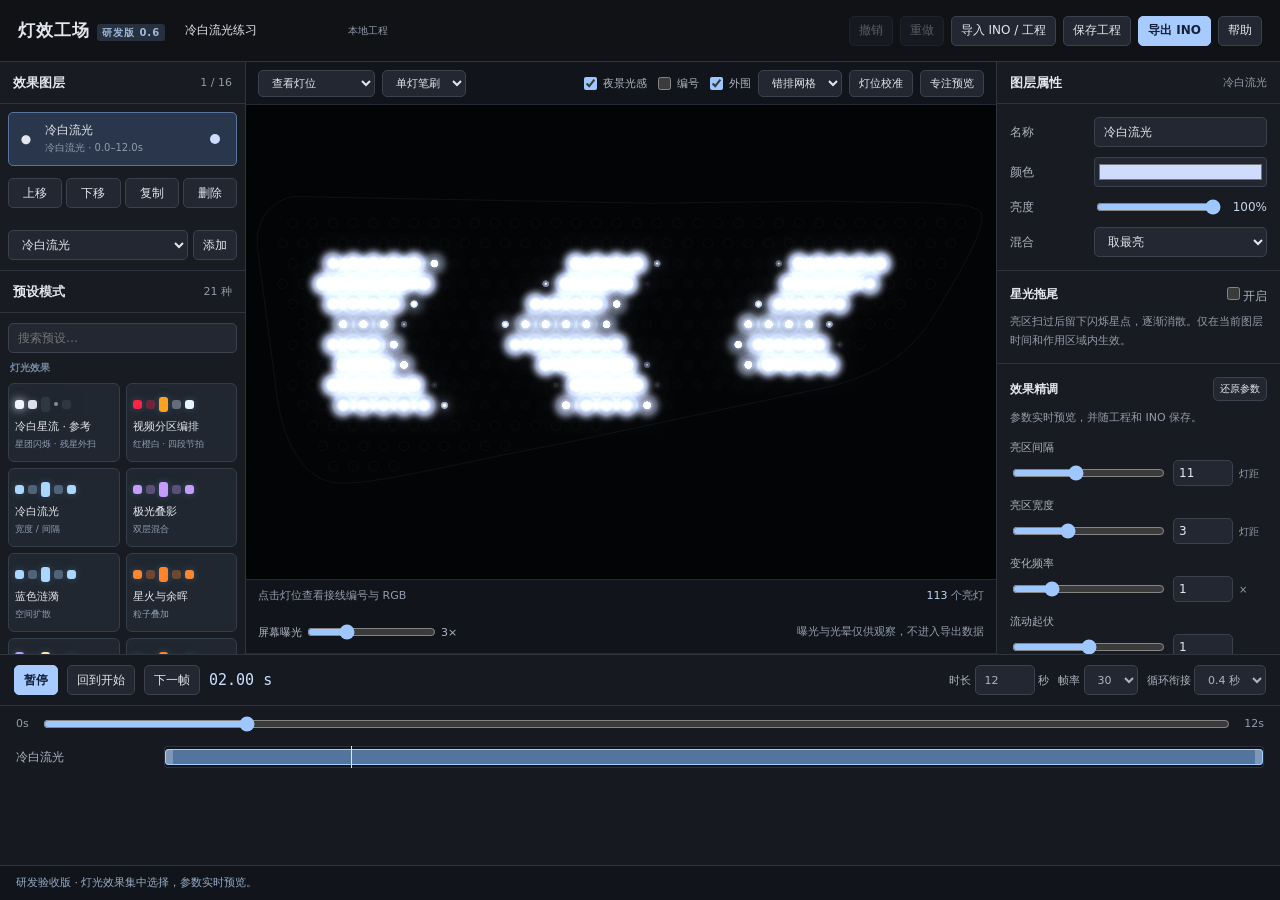
==== commit 64cf8d31: "Preserve parameter focus and validate edits without rebuilding controls" ====
--- a/studio.html
+++ b/studio.html
@@ -23,5 +23,5 @@
 <div id="exportResult"></div><div id="exportSourcePanel" class="hide"><div id="algorithmDownloads" class="inline"><a id="downloadZipLink" download>下载集成包</a><a id="downloadHeaderLink" download>下载头文件</a></div><div class="inline"><a id="downloadInoLink" download="LampEffect.ino">下载 INO</a><button id="copyIno">复制 INO 源码</button></div><details><summary style="margin:12px 0;cursor:pointer">查看生成的完整源码</summary><textarea id="exportSource" readonly aria-label="生成的 INO 源码" spellcheck="false"></textarea></details></div></div><div class="dialog-actions"><button id="exportIno" class="primary">生成并下载 RMT 包</button></div></dialog>
 <dialog id="helpDialog"><div class="dialog-head"><h2>从一个效果到一段灯光动画</h2><button data-close="helpDialog">关闭</button></div><div class="dialog-body"><p>1. 从左侧选择效果起点，或添加多种效果图层。<br>2. 选中图层，在右侧调色、速度、大小和时间段。<br>3. 用画笔 / 橡皮限定灯位区域。静态绘制层可直接画图案。<br>4. 拖动时间轴定位，在不同时间记录亮度关键帧。图层时间条可整体拖动，两端可调整起止。<br>5. 保存工程；满意后导出 INO，并可重新导入继续编辑。</p><div class="notice">画面播放按项目帧率采样，与导出帧一致。屏幕曝光和光晕只影响观察。循环衔接将末段渐变回第一帧，可关闭以保留原始末尾。</div><p><kbd>Space</kbd> 播放 / 暂停　<kbd>Ctrl Z</kbd> 撤销　<kbd>Ctrl Y</kbd> 重做<br><kbd>Ctrl S</kbd> 保存工程　<kbd>← / →</kbd> 前后逐帧</p><small>灯效计算、文件解析和导出均在当前浏览器完成，工程文件不会上传到服务器。自动保存仅限当前浏览器；切换网址或设备前，请点击“保存工程”另存文件。</small></div></dialog>
 <dialog id="projectDialog"><div class="dialog-head"><h2>保存可编辑工程</h2><button data-close="projectDialog">关闭</button></div><div class="dialog-body"><div id="projectSaveResult" class="notice"></div><div class="inline"><a id="downloadProjectLink" download>手动下载工程文件</a><button id="copyProject">复制工程内容</button></div><textarea id="projectSource" readonly aria-label="工程 JSON 内容"></textarea><small>将内容保存为 .lamp.json，可通过“导入 INO / 工程”继续编辑。</small></div></dialog>
-<script src="studio-layout.js"></script><script src="studio-patterns.js?v=head-stars-1"></script><script src="studio-flame.js?v=flame-profile-1"></script><script src="studio-tuning.js?v=head-stars-1"></script><script src="studio-trails.js"></script><script src="studio-sweep-motion.js"></script><script src="studio-head-stars.js?v=head-stars-1"></script><script src="studio-reference-sweep.js?v=head-stars-1"></script><script src="studio-engine.js?v=flame-profile-1"></script><script src="studio-algorithm-flame.js?v=algorithm-export-1"></script><script src="studio-algorithm-sweep.js?v=head-stars-1"></script><script src="studio-algorithm.js?v=head-stars-1"></script><script src="studio-codec.js?v=rmt-export-1"></script><script src="studio-rmt-driver.js?v=rmt-export-1"></script><script src="studio-rmt.js?v=rmt-export-1"></script><script src="studio-optics.js"></script><script src="studio-app.js?v=head-stars-1"></script>
+<script src="studio-layout.js"></script><script src="studio-patterns.js?v=head-stars-1"></script><script src="studio-flame.js?v=flame-profile-1"></script><script src="studio-tuning.js?v=head-stars-1"></script><script src="studio-trails.js"></script><script src="studio-sweep-motion.js"></script><script src="studio-head-stars.js?v=head-stars-1"></script><script src="studio-reference-sweep.js?v=head-stars-1"></script><script src="studio-engine.js?v=flame-profile-1"></script><script src="studio-algorithm-flame.js?v=algorithm-export-1"></script><script src="studio-algorithm-sweep.js?v=head-stars-1"></script><script src="studio-algorithm.js?v=head-stars-1"></script><script src="studio-codec.js?v=rmt-export-1"></script><script src="studio-rmt-driver.js?v=rmt-export-1"></script><script src="studio-rmt.js?v=rmt-export-1"></script><script src="studio-optics.js"></script><script src="studio-app.js?v=parameter-input-3"></script>
 </body></html>
